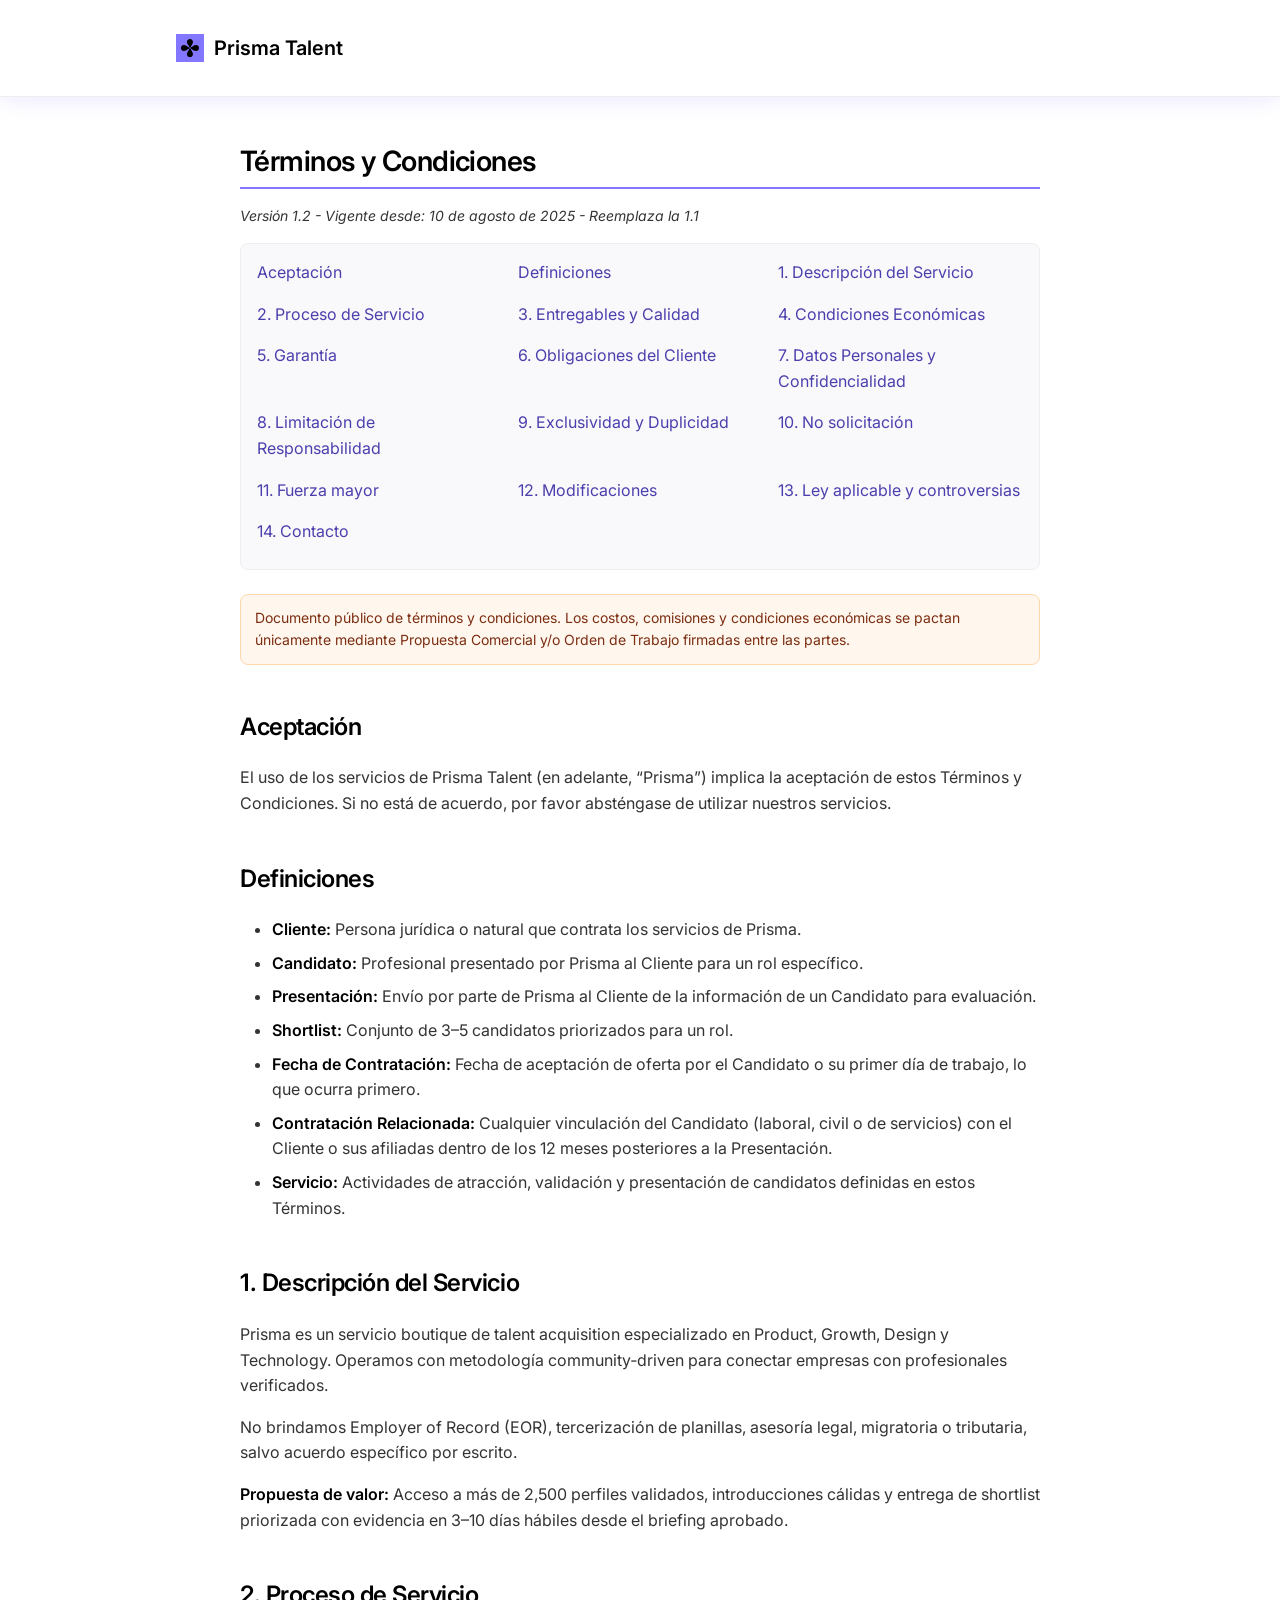
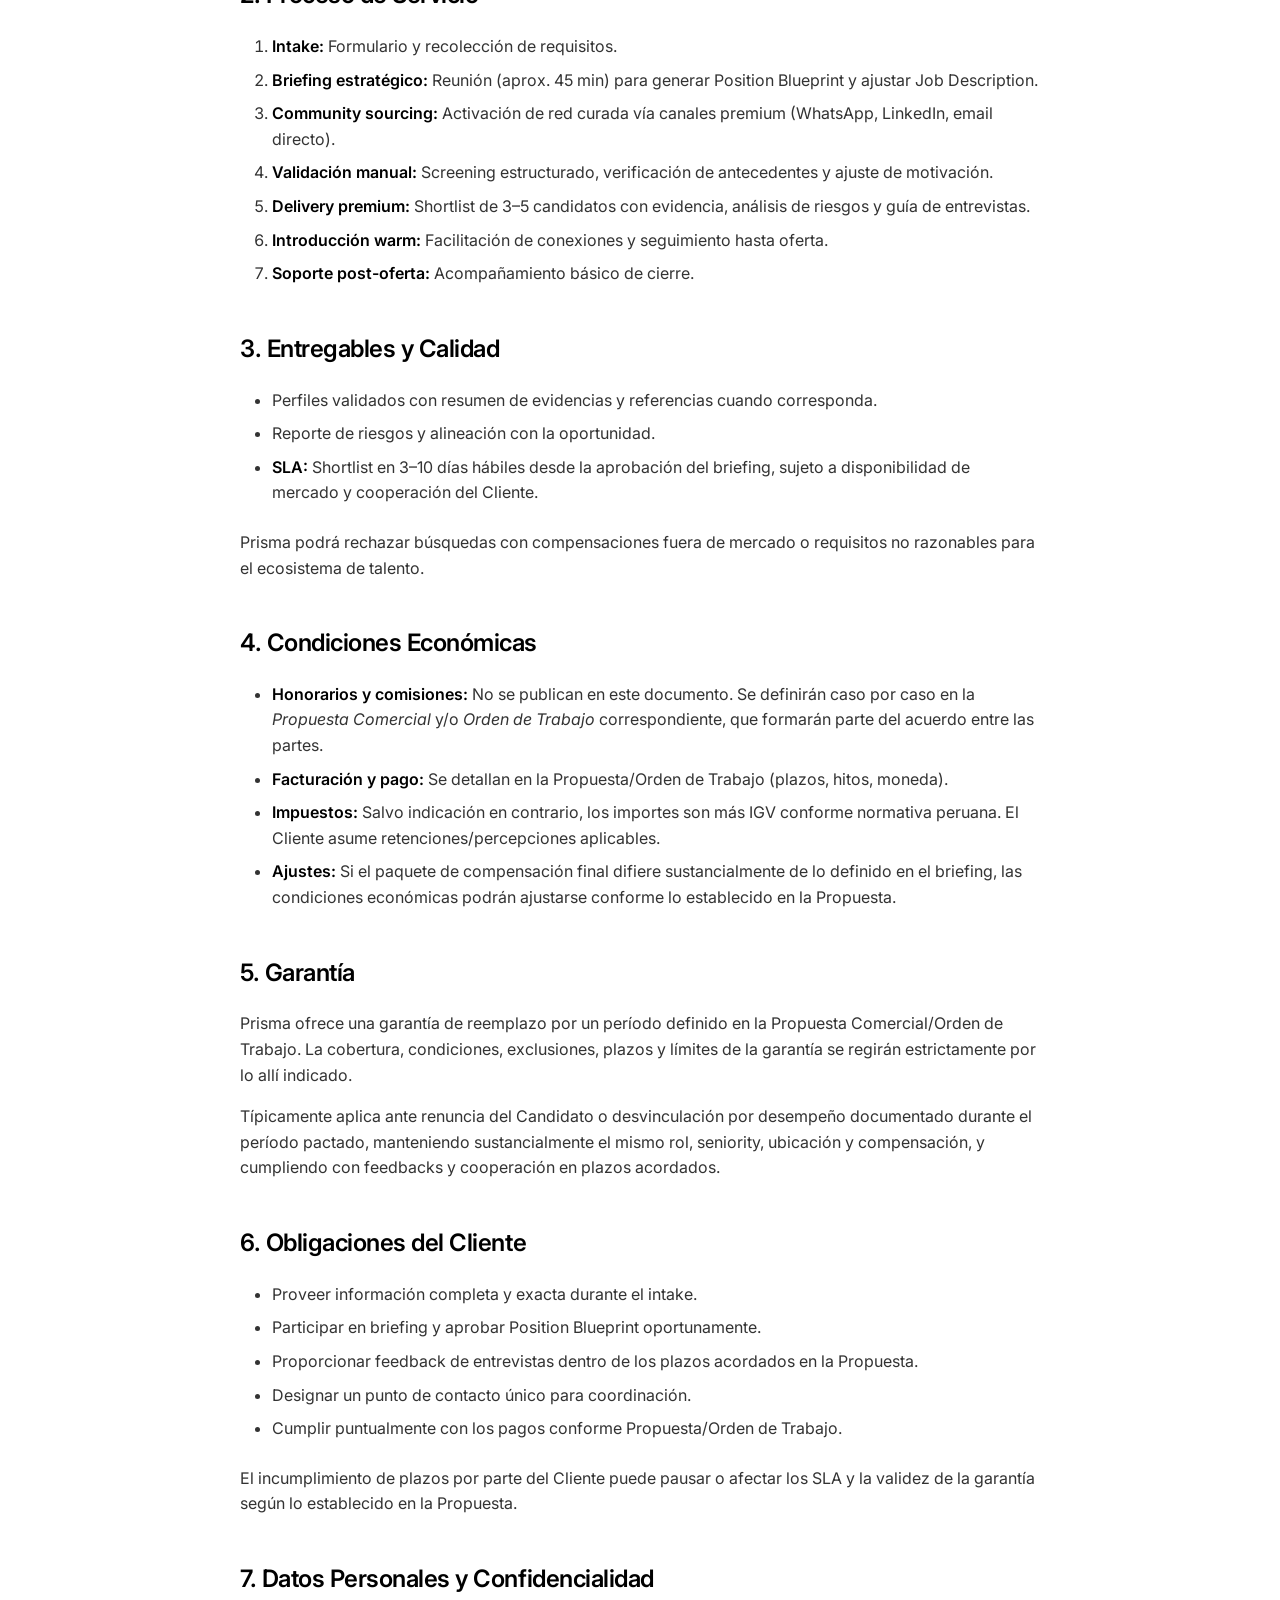
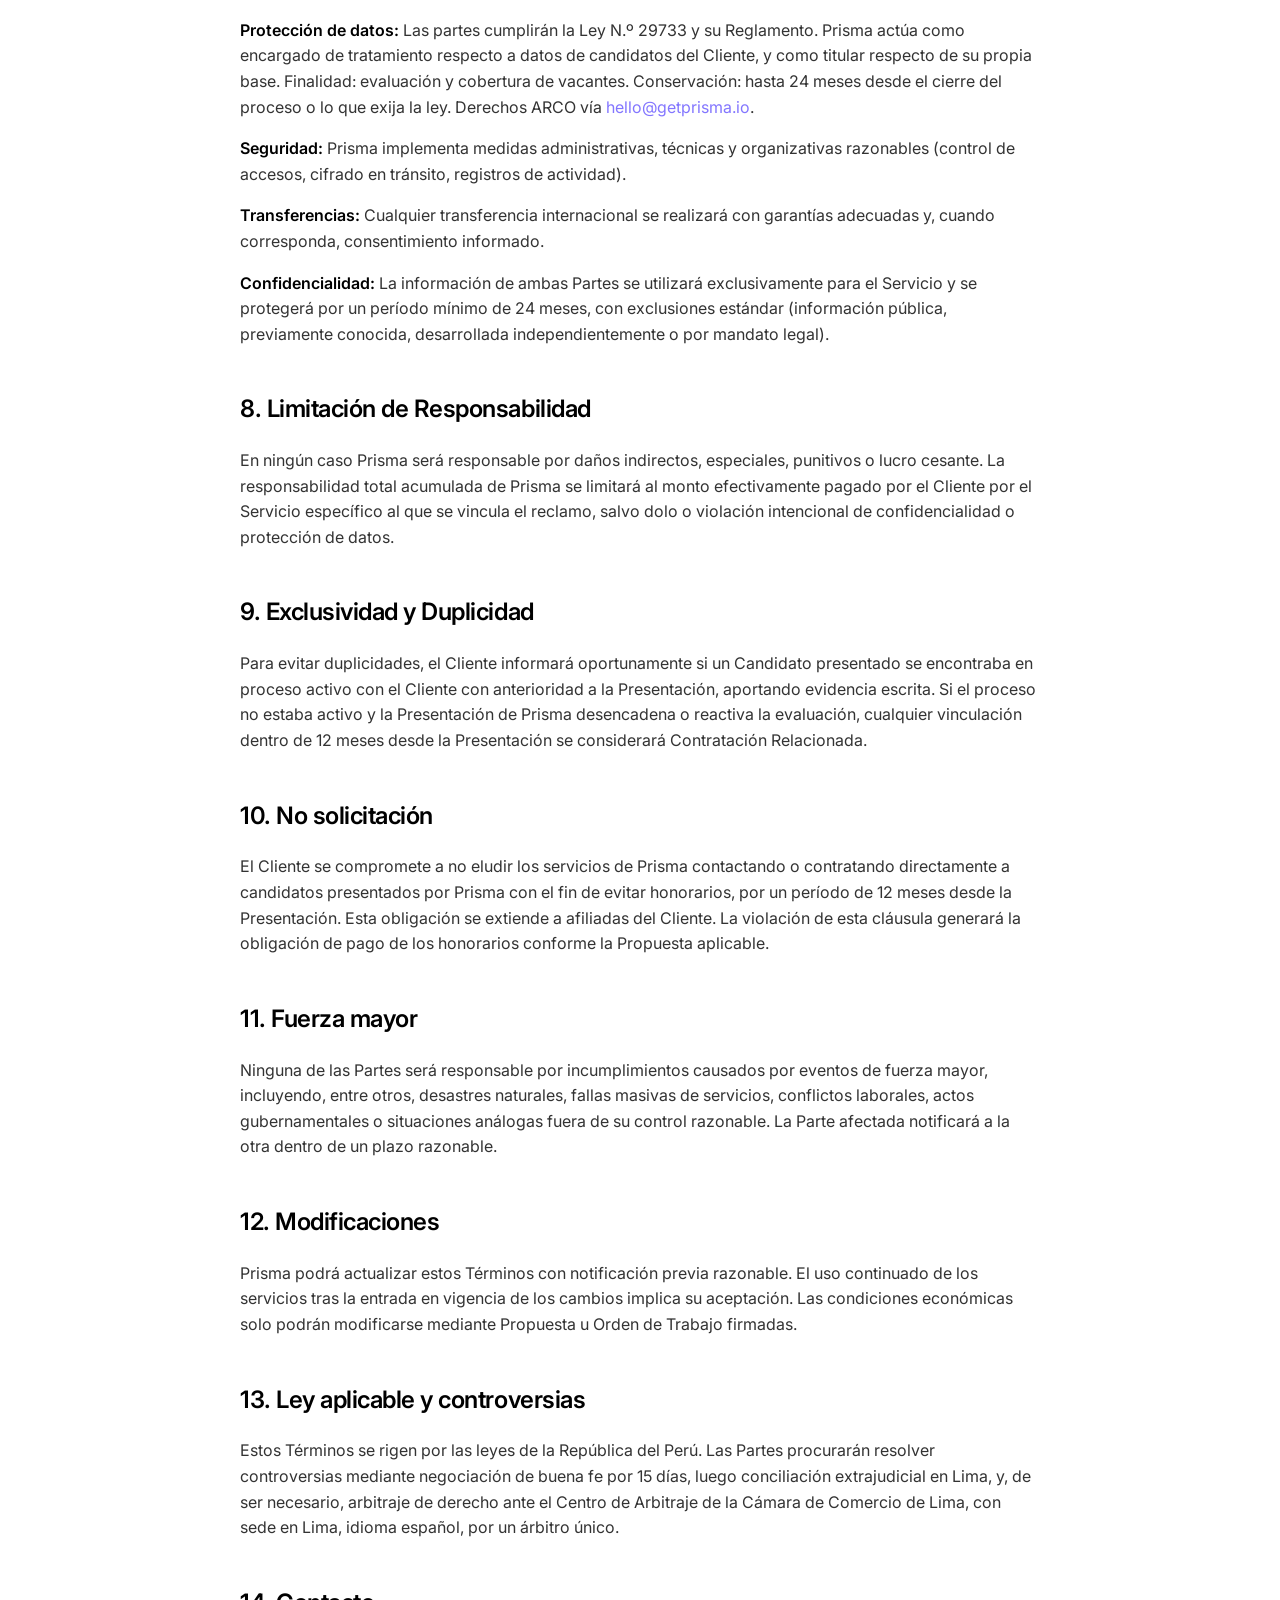
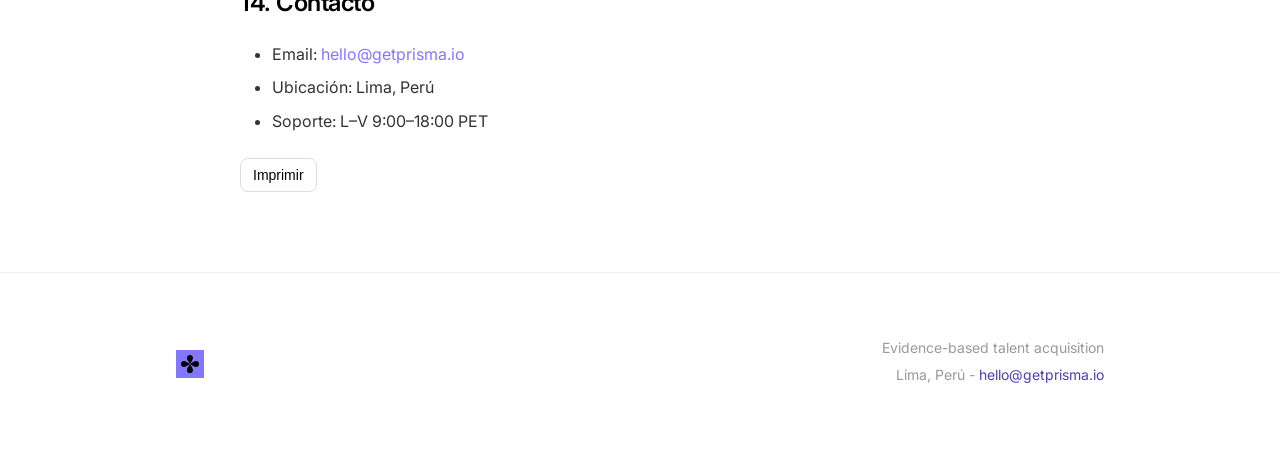
==== 03-personal-professional-tools/talent-platform/terminos.html @ 7f46a8d9 "Initial commit: Add Prisma ecosystem project structure and documentation - Add SaaS product developm" ====
<!DOCTYPE html><html lang="es"> <head> <meta charset="UTF-8"> <meta name="viewport" content="width=device-width, initial-scale=1.0"> <title>Términos y Condiciones - Prisma Talent</title> <meta name="description" content="Términos y Condiciones de Prisma Talent en Perú: alcance del servicio, garantía, confidencialidad, limitación de responsabilidad y resolución de controversias. Costos sujetos a acuerdo comercial."> <link rel="preconnect" href="https://fonts.googleapis.com"> <link rel="preconnect" href="https://fonts.gstatic.com" crossorigin> <link href="https://fonts.googleapis.com/css2?family=Inter:wght@300;400;500;600;700&display=swap" rel="stylesheet"> <link rel="stylesheet" href="styles.css"> <script type="application/ld+json"> { "@context":"https://schema.org", "@type":"LegalService", "name":"Prisma Talent", "areaServed":"PE", "url":"https://tu-dominio/terminos-condiciones", "email":"hello@getprisma.io", "address":{"@type":"PostalAddress","addressLocality":"Lima","addressCountry":"PE"} } </script> <style> body { font-family: 'Inter', system-ui, -apple-system, Segoe UI, Roboto, sans-serif; margin: 0; color: #111; line-height: 1.6; } .header, .footer { background: #ffffff; border-bottom: 1px solid #eee; } .footer { border-top: 1px solid #eee; border-bottom: none; } .container { max-width: 960px; margin: 0 auto; padding: 16px; } .nav, .footer-content { display: flex; align-items: center; justify-content: space-between; } .logo, .footer-logo { display: flex; align-items: center; gap: 10px; text-decoration: none; color: inherit; } .logo-icon, .footer-logo-icon { width: 28px; height: 28px; } .logo-text, .footer-logo-text { font-weight: 600; } .terms-section { padding: 32px 0 64px; } h1 { font-size: 28px; margin: 0 0 8px; } h2 { font-size: 20px; margin-top: 28px; } h3 { font-size: 16px; margin-top: 18px; } .last-updated { color: #666; font-size: 14px; margin-bottom: 16px; } .toc { background: #f9f9fb; border: 1px solid #eee; padding: 16px; border-radius: 8px; margin: 16px 0 24px; } .toc ul { list-style: none; padding: 0; margin: 0; display: grid; grid-template-columns: repeat(auto-fill, minmax(220px, 1fr)); gap: 8px 16px; } .toc a { color: #4b3fad; text-decoration: none; } .toc a:hover { text-decoration: underline; } ul, ol { padding-left: 18px; } .notice { background: #fff7ed; border: 1px solid #fed7aa; color: #7c2d12; padding: 12px 14px; border-radius: 8px; margin: 12px 0; font-size: 14px; } .muted { color: #555; } .footer-info a { color: #4b3fad; text-decoration: none; } .footer-info a:hover { text-decoration: underline; } .actions { margin-top: 20px; display: flex; gap: 12px; } .btn { appearance: none; border: 1px solid #ddd; background: #fff; padding: 8px 12px; border-radius: 8px; cursor: pointer; font-size: 14px; } .btn:hover { background: #f7f7f7; } @media print { .header, .footer, .actions, .toc { display: none !important; } body { color: #000; } } </style> </head> <body> <!-- Header --> <header class="header"> <div class="container"> <div class="nav"> <a href="index.html" class="logo" aria-label="Prisma Talent - Inicio"> <img src="../../assets/trebol-lilac.svg" alt="Prisma Talent - Trébol" class="logo-icon"> <span class="logo-text">Prisma Talent</span> </a> </div> </div> </header> <!-- Terms Content --> <section class="terms-section"> <div class="container"> <div class="terms-content"> <h1>Términos y Condiciones</h1> <p class="last-updated">Versión 1.2 - Vigente desde: 10 de agosto de 2025 - Reemplaza la 1.1</p>
    <nav class="toc" aria-label="Índice de secciones">
        <ul>
          <li><a href="#aceptacion">Aceptación</a></li>
          <li><a href="#definiciones">Definiciones</a></li>
          <li><a href="#servicio">1. Descripción del Servicio</a></li>
          <li><a href="#proceso">2. Proceso de Servicio</a></li>
          <li><a href="#entregables">3. Entregables y Calidad</a></li>
          <li><a href="#economicas">4. Condiciones Económicas</a></li>
          <li><a href="#garantia">5. Garantía</a></li>
          <li><a href="#cliente">6. Obligaciones del Cliente</a></li>
          <li><a href="#datos">7. Datos Personales y Confidencialidad</a></li>
          <li><a href="#responsabilidad">8. Limitación de Responsabilidad</a></li>
          <li><a href="#exclusividad">9. Exclusividad y Duplicidad</a></li>
          <li><a href="#no-solicitacion">10. No solicitación</a></li>
          <li><a href="#fuerza-mayor">11. Fuerza mayor</a></li>
          <li><a href="#cambios">12. Modificaciones</a></li>
          <li><a href="#ley">13. Ley aplicable y controversias</a></li>
          <li><a href="#contacto">14. Contacto</a></li>
        </ul>
      </nav>
  
      <div class="notice">
        Documento público de términos y condiciones. Los costos, comisiones y condiciones económicas se pactan únicamente mediante Propuesta Comercial y/o Orden de Trabajo firmadas entre las partes.
      </div>
  
      <h2 id="aceptacion">Aceptación</h2>
      <p>El uso de los servicios de Prisma Talent (en adelante, “Prisma”) implica la aceptación de estos Términos y Condiciones. Si no está de acuerdo, por favor absténgase de utilizar nuestros servicios.</p>
  
      <h2 id="definiciones">Definiciones</h2>
      <ul>
        <li><strong>Cliente:</strong> Persona jurídica o natural que contrata los servicios de Prisma.</li>
        <li><strong>Candidato:</strong> Profesional presentado por Prisma al Cliente para un rol específico.</li>
        <li><strong>Presentación:</strong> Envío por parte de Prisma al Cliente de la información de un Candidato para evaluación.</li>
        <li><strong>Shortlist:</strong> Conjunto de 3–5 candidatos priorizados para un rol.</li>
        <li><strong>Fecha de Contratación:</strong> Fecha de aceptación de oferta por el Candidato o su primer día de trabajo, lo que ocurra primero.</li>
        <li><strong>Contratación Relacionada:</strong> Cualquier vinculación del Candidato (laboral, civil o de servicios) con el Cliente o sus afiliadas dentro de los 12 meses posteriores a la Presentación.</li>
        <li><strong>Servicio:</strong> Actividades de atracción, validación y presentación de candidatos definidas en estos Términos.</li>
      </ul>
  
      <h2 id="servicio">1. Descripción del Servicio</h2>
      <p>Prisma es un servicio boutique de talent acquisition especializado en Product, Growth, Design y Technology. Operamos con metodología community‑driven para conectar empresas con profesionales verificados.</p>
      <p class="muted">No brindamos Employer of Record (EOR), tercerización de planillas, asesoría legal, migratoria o tributaria, salvo acuerdo específico por escrito.</p>
      <p><strong>Propuesta de valor:</strong> Acceso a más de 2,500 perfiles validados, introducciones cálidas y entrega de shortlist priorizada con evidencia en 3–10 días hábiles desde el briefing aprobado.</p>
  
      <h2 id="proceso">2. Proceso de Servicio</h2>
      <ol>
        <li><strong>Intake:</strong> Formulario y recolección de requisitos.</li>
        <li><strong>Briefing estratégico:</strong> Reunión (aprox. 45 min) para generar Position Blueprint y ajustar Job Description.</li>
        <li><strong>Community sourcing:</strong> Activación de red curada vía canales premium (WhatsApp, LinkedIn, email directo).</li>
        <li><strong>Validación manual:</strong> Screening estructurado, verificación de antecedentes y ajuste de motivación.</li>
        <li><strong>Delivery premium:</strong> Shortlist de 3–5 candidatos con evidencia, análisis de riesgos y guía de entrevistas.</li>
        <li><strong>Introducción warm:</strong> Facilitación de conexiones y seguimiento hasta oferta.</li>
        <li><strong>Soporte post-oferta:</strong> Acompañamiento básico de cierre.</li>
      </ol>
  
      <h2 id="entregables">3. Entregables y Calidad</h2>
      <ul>
        <li>Perfiles validados con resumen de evidencias y referencias cuando corresponda.</li>
        <li>Reporte de riesgos y alineación con la oportunidad.</li>
        <li><strong>SLA:</strong> Shortlist en 3–10 días hábiles desde la aprobación del briefing, sujeto a disponibilidad de mercado y cooperación del Cliente.</li>
      </ul>
      <p>Prisma podrá rechazar búsquedas con compensaciones fuera de mercado o requisitos no razonables para el ecosistema de talento.</p>
  
      <h2 id="economicas">4. Condiciones Económicas</h2>
      <ul>
        <li><strong>Honorarios y comisiones:</strong> No se publican en este documento. Se definirán caso por caso en la <em>Propuesta Comercial</em> y/o <em>Orden de Trabajo</em> correspondiente, que formarán parte del acuerdo entre las partes.</li>
        <li><strong>Facturación y pago:</strong> Se detallan en la Propuesta/Orden de Trabajo (plazos, hitos, moneda).</li>
        <li><strong>Impuestos:</strong> Salvo indicación en contrario, los importes son más IGV conforme normativa peruana. El Cliente asume retenciones/percepciones aplicables.</li>
        <li><strong>Ajustes:</strong> Si el paquete de compensación final difiere sustancialmente de lo definido en el briefing, las condiciones económicas podrán ajustarse conforme lo establecido en la Propuesta.</li>
      </ul>
  
      <h2 id="garantia">5. Garantía</h2>
      <p>Prisma ofrece una garantía de reemplazo por un período definido en la Propuesta Comercial/Orden de Trabajo. La cobertura, condiciones, exclusiones, plazos y límites de la garantía se regirán estrictamente por lo allí indicado.</p>
      <p class="muted">Típicamente aplica ante renuncia del Candidato o desvinculación por desempeño documentado durante el período pactado, manteniendo sustancialmente el mismo rol, seniority, ubicación y compensación, y cumpliendo con feedbacks y cooperación en plazos acordados.</p>
  
      <h2 id="cliente">6. Obligaciones del Cliente</h2>
      <ul>
        <li>Proveer información completa y exacta durante el intake.</li>
        <li>Participar en briefing y aprobar Position Blueprint oportunamente.</li>
        <li>Proporcionar feedback de entrevistas dentro de los plazos acordados en la Propuesta.</li>
        <li>Designar un punto de contacto único para coordinación.</li>
        <li>Cumplir puntualmente con los pagos conforme Propuesta/Orden de Trabajo.</li>
      </ul>
      <p>El incumplimiento de plazos por parte del Cliente puede pausar o afectar los SLA y la validez de la garantía según lo establecido en la Propuesta.</p>
  
      <h2 id="datos">7. Datos Personales y Confidencialidad</h2>
      <p><strong>Protección de datos:</strong> Las partes cumplirán la Ley N.º 29733 y su Reglamento. Prisma actúa como encargado de tratamiento respecto a datos de candidatos del Cliente, y como titular respecto de su propia base. Finalidad: evaluación y cobertura de vacantes. Conservación: hasta 24 meses desde el cierre del proceso o lo que exija la ley. Derechos ARCO vía <a href="mailto:hello@getprisma.io">hello@getprisma.io</a>.</p>
      <p><strong>Seguridad:</strong> Prisma implementa medidas administrativas, técnicas y organizativas razonables (control de accesos, cifrado en tránsito, registros de actividad).</p>
      <p><strong>Transferencias:</strong> Cualquier transferencia internacional se realizará con garantías adecuadas y, cuando corresponda, consentimiento informado.</p>
      <p><strong>Confidencialidad:</strong> La información de ambas Partes se utilizará exclusivamente para el Servicio y se protegerá por un período mínimo de 24 meses, con exclusiones estándar (información pública, previamente conocida, desarrollada independientemente o por mandato legal).</p>
  
      <h2 id="responsabilidad">8. Limitación de Responsabilidad</h2>
      <p>En ningún caso Prisma será responsable por daños indirectos, especiales, punitivos o lucro cesante. La responsabilidad total acumulada de Prisma se limitará al monto efectivamente pagado por el Cliente por el Servicio específico al que se vincula el reclamo, salvo dolo o violación intencional de confidencialidad o protección de datos.</p>
  
      <h2 id="exclusividad">9. Exclusividad y Duplicidad</h2>
      <p>Para evitar duplicidades, el Cliente informará oportunamente si un Candidato presentado se encontraba en proceso activo con el Cliente con anterioridad a la Presentación, aportando evidencia escrita. Si el proceso no estaba activo y la Presentación de Prisma desencadena o reactiva la evaluación, cualquier vinculación dentro de 12 meses desde la Presentación se considerará Contratación Relacionada.</p>
  
      <h2 id="no-solicitacion">10. No solicitación</h2>
      <p>El Cliente se compromete a no eludir los servicios de Prisma contactando o contratando directamente a candidatos presentados por Prisma con el fin de evitar honorarios, por un período de 12 meses desde la Presentación. Esta obligación se extiende a afiliadas del Cliente. La violación de esta cláusula generará la obligación de pago de los honorarios conforme la Propuesta aplicable.</p>
  
      <h2 id="fuerza-mayor">11. Fuerza mayor</h2>
      <p>Ninguna de las Partes será responsable por incumplimientos causados por eventos de fuerza mayor, incluyendo, entre otros, desastres naturales, fallas masivas de servicios, conflictos laborales, actos gubernamentales o situaciones análogas fuera de su control razonable. La Parte afectada notificará a la otra dentro de un plazo razonable.</p>
  
      <h2 id="cambios">12. Modificaciones</h2>
      <p>Prisma podrá actualizar estos Términos con notificación previa razonable. El uso continuado de los servicios tras la entrada en vigencia de los cambios implica su aceptación. Las condiciones económicas solo podrán modificarse mediante Propuesta u Orden de Trabajo firmadas.</p>
  
      <h2 id="ley">13. Ley aplicable y controversias</h2>
      <p>Estos Términos se rigen por las leyes de la República del Perú. Las Partes procurarán resolver controversias mediante negociación de buena fe por 15 días, luego conciliación extrajudicial en Lima, y, de ser necesario, arbitraje de derecho ante el Centro de Arbitraje de la Cámara de Comercio de Lima, con sede en Lima, idioma español, por un árbitro único.</p>
  
      <h2 id="contacto">14. Contacto</h2>
      <ul>
        <li>Email: <a href="mailto:hello@getprisma.io">hello@getprisma.io</a></li>
        <li>Ubicación: Lima, Perú</li>
        <li>Soporte: L–V 9:00–18:00 PET</li>
      </ul>
  
      <div class="actions">
        <button class="btn" type="button" onclick="window.print()">Imprimir</button>
        <!-- Para PDF, generar server-side: <a class="btn" href="/terminos-condiciones.pdf">Descargar PDF</a> -->
      </div>
  
    </div>
  </div>
</section> <!-- Footer --> <footer class="footer"> <div class="container"> <div class="footer-content"> <div class="footer-logo"> <img src="../../assets/trebol-lilac.svg" alt="Prisma Talent" class="footer-logo-icon"> <span class="footer-logo-text">Prisma Talent</span> </div> <div class="footer-info"> <p>Evidence-based talent acquisition</p> <p>Lima, Perú - <a href="mailto:hello@getprisma.io">hello@getprisma.io</a></p> </div> </div> </div> </footer> </body> </html>
---- 03-personal-professional-tools/talent-platform/styles.css ----
/* CSS Variables from brandbook.md */
:root {
  /* Colors */
  --color-black: #000000;
  --color-white: #FFFFFF;
  --color-cyan: #47FFBF;
  --color-purple: #8376FF;
  --color-pink: #FF48C7;
  
  /* Neutrals */
  --color-gray-900: #111111;
  --color-gray-800: #222222;
  --color-gray-700: #333333;
  --color-gray-600: #666666;
  --color-gray-500: #888888;
  --color-gray-400: #999999;
  --color-gray-300: #BBBBBB;
  --color-gray-200: #CCCCCC;
  --color-gray-100: #F5F5F5;
  
  /* Typography */
  --font-primary: 'Inter', -apple-system, BlinkMacSystemFont, 'Segoe UI', sans-serif;
  --font-mono: 'JetBrains Mono', 'Fira Code', monospace;
  
  /* Spacing */
  --space-xs: 0.25rem;
  --space-sm: 0.5rem;
  --space-md: 1rem;
  --space-lg: 1.5rem;
  --space-xl: 2rem;
  --space-2xl: 3rem;
  --space-3xl: 4rem;
  --space-4xl: 6rem;
  --space-5xl: 8rem;
  
  /* Motion */
  --ease-out: cubic-bezier(0, 0, 0.2, 1);
  --motion-hover-lift: 220ms var(--ease-out);
}

/* Reset & Base */
* {
  margin: 0;
  padding: 0;
  box-sizing: border-box;
}

body {
  font-family: var(--font-primary);
  font-weight: 400;
  line-height: 1.5;
  color: var(--color-black);
  background-color: var(--color-white);
  font-size: 16px;
  letter-spacing: 0;
}

/* Layout */
.container {
  max-width: 1280px;
  margin: 0 auto;
  padding: 0 var(--space-lg);
}

@media (max-width: 768px) {
  .container {
    padding: 0 var(--space-md);
  }
}

/* Typography */
h1, h2, h3, h4 {
  font-weight: 600;
  letter-spacing: -0.02em;
  line-height: 1.2;
}

h1 { font-size: clamp(2.5rem, 5vw, 4rem); }
h2 { font-size: clamp(2rem, 4vw, 3rem); }
h3 { font-size: clamp(1.5rem, 3vw, 2rem); }
h4 { font-size: 1.5rem; }

/* Header - Material Lilac with Glassmorphism */
.header {
  position: sticky;
  top: 0;
  background: linear-gradient(135deg, 
    rgba(131, 118, 255, 0.25) 0%, 
    rgba(131, 118, 255, 0.18) 50%, 
    rgba(131, 118, 255, 0.12) 100%);
  backdrop-filter: blur(20px) saturate(180%);
  border-bottom: 1px solid rgba(131, 118, 255, 0.3);
  box-shadow: 0 4px 20px rgba(131, 118, 255, 0.15);
  z-index: 1000;
}

.nav {
  display: flex;
  align-items: center;
  justify-content: space-between;
  padding: var(--space-md) 0;
}

/* Logo Container with Prisma + Talent + Trébol */
.logo-container {
  display: flex;
  align-items: center;
  gap: var(--space-md);
  text-decoration: none;
  color: var(--color-black);
}

.logo-prisma {
  height: 32px;
  width: auto;
}

.logo-separator {
  color: var(--color-purple);
  font-weight: 300;
  font-size: 1.5rem;
}

.logo-talent {
  display: flex;
  align-items: center;
  gap: var(--space-sm);
}

.logo-text {
  font-weight: 600;
  font-size: 1.25rem;
  color: var(--color-black);
}

.logo-trebol {
  width: 24px;
  height: 24px;
}

@media (max-width: 768px) {
  .logo-container {
    gap: var(--space-sm);
  }
  
  .logo-prisma {
    height: 28px;
  }
  
  .logo-text {
    font-size: 1.1rem;
  }
  
  .logo-trebol {
    width: 20px;
    height: 20px;
  }
  
  .logo-separator {
    font-size: 1.25rem;
  }
}

/* Hero Section - Material Lilac Background */
.hero {
  padding: var(--space-4xl) 0;
  background: 
    radial-gradient(circle at 20% 80%, rgba(131, 118, 255, 0.3) 0%, transparent 50%),
    radial-gradient(circle at 80% 20%, rgba(131, 118, 255, 0.25) 0%, transparent 50%),
    linear-gradient(135deg, rgba(131, 118, 255, 0.15) 0%, rgba(131, 118, 255, 0.08) 100%);
  position: relative;
}

.hero::before {
  content: '';
  position: absolute;
  top: 0;
  left: 0;
  right: 0;
  bottom: 0;
  background: linear-gradient(135deg, 
    rgba(255, 255, 255, 0.1) 0%, 
    rgba(255, 255, 255, 0.05) 100%);
  pointer-events: none;
}

.hero-content {
  max-width: 800px;
  margin: 0 auto;
  text-align: center;
  padding: 0 var(--space-lg);
  position: relative;
  z-index: 2;
}

.section-label {
  font-size: 0.875rem;
  font-weight: 500;
  text-transform: uppercase;
  letter-spacing: 0.05em;
  color: var(--color-purple);
  margin-bottom: var(--space-md);
}

.hero-title {
  margin-bottom: var(--space-lg);
  color: var(--color-black);
}

.highlight {
  color: var(--color-purple);
  position: relative;
  font-weight: 600;
}

.hero-subtitle {
  font-size: 1.25rem;
  color: var(--color-gray-700);
  margin-bottom: var(--space-2xl);
  max-width: 600px;
  margin-left: auto;
  margin-right: auto;
}

.hero-cta {
  display: flex;
  flex-direction: column;
  align-items: center;
  gap: var(--space-lg);
}

.hero-metrics {
  font-family: var(--font-mono);
  font-size: 0.875rem;
  color: var(--color-gray-600);
  background: rgba(131, 118, 255, 0.1);
  padding: var(--space-sm) var(--space-md);
  border-radius: 8px;
  border: 1px solid rgba(131, 118, 255, 0.2);
}

.metric {
  color: var(--color-purple);
  font-weight: 600;
}

.metric-comparison {
  text-decoration: line-through;
  color: var(--color-gray-400);
}

/* Buttons - Cyan only for CTAs per brandbook */
.btn-primary {
  display: inline-flex;
  align-items: center;
  justify-content: center;
  padding: var(--space-md) var(--space-xl);
  background: var(--color-cyan);
  color: var(--color-black);
  text-decoration: none;
  border-radius: 12px;
  font-weight: 500;
  font-size: 1rem;
  border: none;
  cursor: pointer;
  transition: all var(--motion-hover-lift);
  min-height: 48px;
}

.btn-primary:hover {
  transform: translateY(-2px);
  box-shadow: 0 8px 25px rgba(71, 255, 191, 0.3);
}

.btn-large {
  padding: var(--space-lg) var(--space-2xl);
  font-size: 1.1rem;
  min-height: 56px;
}

/* Value Proposition Section - Material Lilac */
.value-prop {
  padding: var(--space-4xl) 0;
  background: 
    radial-gradient(circle at 70% 30%, rgba(131, 118, 255, 0.2) 0%, transparent 60%),
    linear-gradient(180deg, rgba(255, 255, 255, 0.95) 0%, rgba(131, 118, 255, 0.12) 100%);
  position: relative;
}

.value-prop::after {
  content: '';
  position: absolute;
  top: 0;
  left: 0;
  right: 0;
  bottom: 0;
  background: linear-gradient(45deg, 
    transparent 0%, 
    rgba(131, 118, 255, 0.05) 30%, 
    transparent 70%);
  pointer-events: none;
}

.section-title {
  text-align: center;
  margin-bottom: var(--space-3xl);
  color: var(--color-black);
}

.benefits-grid {
  display: grid;
  grid-template-columns: repeat(4, 1fr);
  gap: var(--space-lg);
  margin-top: var(--space-2xl);
  max-width: 1200px;
  margin-left: auto;
  margin-right: auto;
}

@media (max-width: 1024px) {
  .benefits-grid {
    grid-template-columns: repeat(2, 1fr);
    gap: var(--space-xl);
  }
}

@media (max-width: 640px) {
  .benefits-grid {
    grid-template-columns: 1fr;
    gap: var(--space-xl);
  }
}

/* Material Design Benefit Cards */
.benefit-card {
  padding: var(--space-xl);
  background: rgba(255, 255, 255, 0.95);
  backdrop-filter: blur(10px) saturate(150%);
  border: 1px solid rgba(131, 118, 255, 0.15);
  border-radius: 20px;
  text-align: center;
  transition: all 320ms cubic-bezier(0.4, 0, 0.2, 1);
  box-shadow: 
    0 2px 8px rgba(131, 118, 255, 0.08),
    0 1px 3px rgba(131, 118, 255, 0.12);
  position: relative;
  z-index: 2;
}

.benefit-card:hover {
  transform: translateY(-8px) scale(1.02);
  border-color: rgba(131, 118, 255, 0.3);
  box-shadow: 
    0 16px 32px rgba(131, 118, 255, 0.2),
    0 8px 16px rgba(131, 118, 255, 0.15);
  background: rgba(255, 255, 255, 0.98);
}

.benefit-card::before {
  content: '';
  position: absolute;
  top: 0;
  left: 0;
  right: 0;
  bottom: 0;
  background: linear-gradient(135deg, 
    rgba(131, 118, 255, 0.05) 0%, 
    transparent 50%, 
    rgba(131, 118, 255, 0.02) 100%);
  border-radius: 20px;
  pointer-events: none;
  opacity: 0;
  transition: opacity 320ms cubic-bezier(0.4, 0, 0.2, 1);
}

.benefit-card:hover::before {
  opacity: 1;
}

.benefit-icon {
  font-size: 2rem;
  margin-bottom: var(--space-md);
}

.benefit-card h3 {
  margin-bottom: var(--space-sm);
  color: var(--color-black);
}

.benefit-card p {
  color: var(--color-gray-600);
  font-size: 0.9rem;
}

/* Form Section - Material Lilac Background */
.form-section {
  padding: var(--space-4xl) 0;
  background: 
    radial-gradient(circle at 30% 80%, rgba(131, 118, 255, 0.25) 0%, transparent 50%),
    radial-gradient(circle at 80% 20%, rgba(131, 118, 255, 0.18) 0%, transparent 60%),
    linear-gradient(180deg, rgba(131, 118, 255, 0.12) 0%, rgba(131, 118, 255, 0.15) 100%);
  position: relative;
}

.form-section::before {
  content: '';
  position: absolute;
  top: 0;
  left: 0;
  right: 0;
  bottom: 0;
  background: 
    linear-gradient(90deg, transparent 0%, rgba(255, 255, 255, 0.1) 50%, transparent 100%),
    linear-gradient(0deg, transparent 0%, rgba(255, 255, 255, 0.05) 100%);
  pointer-events: none;
}

.form-header {
  text-align: center;
  margin-bottom: var(--space-3xl);
  max-width: 600px;
  margin-left: auto;
  margin-right: auto;
  position: relative;
  z-index: 2;
}

.section-subtitle {
  color: var(--color-gray-700);
  font-size: 1.1rem;
  margin-top: var(--space-md);
}

/* Form Styles */
.talent-form {
  max-width: 800px;
  margin: 0 auto;
  background: var(--color-white);
  padding: var(--space-2xl);
  border-radius: 16px;
  box-shadow: 0 8px 32px rgba(0, 0, 0, 0.12);
  border: 1px solid rgba(131, 118, 255, 0.15);
  position: relative;
  z-index: 2;
}

.form-section-group {
  border: none;
  margin-bottom: var(--space-2xl);
  padding-bottom: var(--space-xl);
  border-bottom: 1px solid var(--color-gray-200);
}

.form-section-group:last-of-type {
  border-bottom: none;
  padding-bottom: 0;
}

.form-section-title {
  font-size: 1.25rem;
  font-weight: 600;
  color: var(--color-black);
  margin-bottom: var(--space-lg);
  padding-bottom: var(--space-sm);
  border-bottom: 3px solid var(--color-purple);
  display: inline-block;
  letter-spacing: -0.01em;
}

.form-row {
  display: grid;
  grid-template-columns: 1fr 1fr;
  gap: var(--space-lg);
}

@media (max-width: 768px) {
  .form-row {
    grid-template-columns: 1fr;
    gap: var(--space-md);
  }
}

.form-group {
  margin-bottom: var(--space-lg);
}

.form-label {
  display: block;
  font-weight: 600;
  color: var(--color-black);
  margin-bottom: var(--space-sm);
  font-size: 0.95rem;
  letter-spacing: -0.01em;
}

.form-input,
.form-select,
.form-textarea {
  width: 100%;
  padding: var(--space-md);
  border: 2px solid var(--color-gray-300);
  border-radius: 8px;
  font-size: 1rem;
  font-family: var(--font-primary);
  background: var(--color-white);
  transition: all 200ms var(--ease-out);
  color: var(--color-black);
}

.form-input:focus,
.form-select:focus,
.form-textarea:focus {
  outline: none;
  border-color: var(--color-purple);
  box-shadow: 0 0 0 4px rgba(131, 118, 255, 0.15);
  background: rgba(255, 255, 255, 1);
}

.form-textarea {
  resize: vertical;
  min-height: 100px;
}

.form-input::placeholder {
  color: var(--color-gray-500);
  font-weight: 400;
}

.form-select {
  cursor: pointer;
  appearance: none;
  background-image: url("data:image/svg+xml,%3csvg xmlns='http://www.w3.org/2000/svg' fill='none' viewBox='0 0 20 20'%3e%3cpath stroke='%236b7280' stroke-linecap='round' stroke-linejoin='round' stroke-width='1.5' d='m6 8 4 4 4-4'/%3e%3c/svg%3e");
  background-position: right 12px center;
  background-repeat: no-repeat;
  background-size: 16px;
  padding-right: 40px;
}

.form-select:focus {
  background-image: url("data:image/svg+xml,%3csvg xmlns='http://www.w3.org/2000/svg' fill='none' viewBox='0 0 20 20'%3e%3cpath stroke='%238376FF' stroke-linecap='round' stroke-linejoin='round' stroke-width='1.5' d='m6 8 4 4 4-4'/%3e%3c/svg%3e");
}

/* Intent Options */
.intent-options {
  display: grid;
  grid-template-columns: 1fr 1fr;
  gap: var(--space-lg);
  margin-bottom: var(--space-lg);
}

@media (max-width: 768px) {
  .intent-options {
    grid-template-columns: 1fr;
  }
}

.intent-option {
  cursor: pointer;
}

.intent-option input[type="radio"] {
  position: absolute;
  opacity: 0;
  pointer-events: none;
}

.intent-card {
  background: rgba(255, 255, 255, 0.95);
  border: 2px solid var(--color-gray-300);
  border-radius: 12px;
  padding: var(--space-lg);
  text-align: center;
  transition: all 200ms var(--ease-out);
  cursor: pointer;
  min-height: 120px;
  display: flex;
  flex-direction: column;
  align-items: center;
  justify-content: center;
}

.intent-card:hover {
  border-color: var(--color-purple);
  box-shadow: 0 4px 12px rgba(131, 118, 255, 0.15);
  transform: translateY(-2px);
}

.intent-option input[type="radio"]:checked + .intent-card {
  border-color: var(--color-purple);
  background: rgba(131, 118, 255, 0.08);
  box-shadow: 0 4px 16px rgba(131, 118, 255, 0.2);
}

.intent-icon {
  font-size: 2rem;
  margin-bottom: var(--space-sm);
}

.intent-card h4 {
  font-size: 1.1rem;
  font-weight: 600;
  color: var(--color-black);
  margin-bottom: var(--space-xs);
}

.intent-card p {
  font-size: 0.9rem;
  color: var(--color-gray-600);
  margin: 0;
  line-height: 1.4;
}

/* Urgency Toggle */
.urgency-toggle {
  display: flex;
  gap: var(--space-sm);
  margin-top: var(--space-sm);
}

@media (max-width: 768px) {
  .urgency-toggle {
    flex-direction: column;
  }
}

.toggle-option {
  flex: 1;
  cursor: pointer;
}

.toggle-option input[type="radio"] {
  position: absolute;
  opacity: 0;
  pointer-events: none;
}

.toggle-label {
  display: block;
  background: rgba(255, 255, 255, 0.95);
  border: 2px solid var(--color-gray-300);
  border-radius: 8px;
  padding: var(--space-md);
  text-align: center;
  font-size: 0.9rem;
  font-weight: 500;
  color: var(--color-gray-700);
  transition: all 200ms var(--ease-out);
  cursor: pointer;
}

.toggle-label:hover {
  border-color: var(--color-purple);
  background: rgba(131, 118, 255, 0.05);
}

.toggle-option input[type="radio"]:checked + .toggle-label {
  border-color: var(--color-purple);
  background: var(--color-purple);
  color: var(--color-white);
  box-shadow: 0 2px 8px rgba(131, 118, 255, 0.3);
}

/* Agreement */
.form-agreement {
  margin: var(--space-xl) 0;
  padding: var(--space-lg);
  background: var(--color-gray-100);
  border-radius: 8px;
}

.checkbox-label {
  display: flex;
  align-items: flex-start;
  gap: var(--space-sm);
  margin-bottom: var(--space-md);
  cursor: pointer;
  font-size: 0.9rem;
  line-height: 1.4;
}

.checkbox-label:last-child {
  margin-bottom: 0;
}

.checkbox-label input[type="checkbox"] {
  width: 20px;
  height: 20px;
  margin: 0;
  cursor: pointer;
}

.checkbox-label a {
  color: var(--color-purple);
  text-decoration: none;
}

.checkbox-label a:hover {
  text-decoration: underline;
}

/* Form Submit */
.form-submit {
  text-align: center;
  margin-top: var(--space-xl);
}

.form-note {
  font-size: 0.875rem;
  color: var(--color-gray-600);
  margin-top: var(--space-md);
}

.btn-loading {
  display: none;
}

/* Footer - Talent Purple accent */
.footer {
  background: var(--color-gray-900);
  color: var(--color-white);
  padding: var(--space-2xl) 0;
  border-top: 2px solid var(--color-purple);
}

.footer-content {
  display: flex;
  align-items: center;
  justify-content: space-between;
  flex-wrap: wrap;
  gap: var(--space-lg);
}

.footer-logo {
  display: flex;
  align-items: center;
  gap: var(--space-md);
}

.footer-logo-prisma {
  height: 28px;
  width: auto;
}

.footer-logo-separator {
  color: var(--color-purple);
  font-weight: 300;
  font-size: 1.25rem;
}

.footer-logo-talent {
  display: flex;
  align-items: center;
  gap: var(--space-sm);
}

.footer-logo-text {
  font-weight: 600;
  color: var(--color-white);
}

.footer-logo-icon {
  width: 20px;
  height: 20px;
}

.footer-info {
  text-align: right;
}

.footer-info p {
  font-size: 0.875rem;
  color: var(--color-gray-400);
  margin-bottom: var(--space-xs);
}

.footer-info a {
  color: var(--color-cyan);
  text-decoration: none;
}

.footer-info a:hover {
  text-decoration: underline;
}

@media (max-width: 768px) {
  .footer-content {
    flex-direction: column;
    text-align: center;
  }
  
  .footer-logo {
    gap: var(--space-sm);
  }
  
  .footer-logo-prisma {
    height: 24px;
  }
  
  .footer-logo-separator {
    font-size: 1.1rem;
  }
  
  .footer-logo-text {
    font-size: 0.9rem;
  }
  
  .footer-logo-icon {
    width: 18px;
    height: 18px;
  }
  
  .footer-info {
    text-align: center;
  }
  
  .talent-form {
    padding: var(--space-lg);
  }
}

/* Success Message */
.success-message {
  display: none;
  background: rgba(131, 118, 255, 0.1);
  border: 1px solid var(--color-purple);
  border-radius: 8px;
  padding: var(--space-lg);
  margin-top: var(--space-lg);
  text-align: center;
}

/* Metrics styling per brandbook - JetBrains Mono for metrics */
.metrics-display {
  font-family: var(--font-mono);
  color: var(--color-purple);
  font-weight: 500;
}

.success-message.show {
  display: block;
}

/* Loading States */
.form-input:disabled,
.form-select:disabled,
.form-textarea:disabled {
  opacity: 0.6;
  cursor: not-allowed;
}

.btn-primary:disabled {
  opacity: 0.6;
  cursor: not-allowed;
  transform: none;
}

/* Terms Page Styles */
.terms-section {
  padding: var(--space-4xl) 0;
  background: var(--color-white);
}

.terms-content {
  max-width: 800px;
  margin: 0 auto;
  line-height: 1.6;
}

.terms-content h1 {
  color: var(--color-black);
  margin-bottom: var(--space-md);
  border-bottom: 2px solid var(--color-purple);
  padding-bottom: var(--space-sm);
}

.last-updated {
  color: var(--color-gray-600);
  font-size: 0.9rem;
  margin-bottom: var(--space-2xl);
  font-style: italic;
}

.terms-content h2 {
  color: var(--color-black);
  margin: var(--space-2xl) 0 var(--space-lg) 0;
  font-size: 1.5rem;
}

.terms-content h3 {
  color: var(--color-purple);
  margin: var(--space-xl) 0 var(--space-md) 0;
  font-size: 1.25rem;
}

.terms-content p {
  margin-bottom: var(--space-md);
  color: var(--color-gray-700);
}

.terms-content ul,
.terms-content ol {
  margin-bottom: var(--space-lg);
  padding-left: var(--space-xl);
}

.terms-content li {
  margin-bottom: var(--space-sm);
  color: var(--color-gray-700);
}

.terms-content a {
  color: var(--color-purple);
  text-decoration: none;
}

.terms-content a:hover {
  text-decoration: underline;
}

.terms-content strong {
  color: var(--color-black);
  font-weight: 600;
}

/* Smooth Scrolling */
html {
  scroll-behavior: smooth;
}
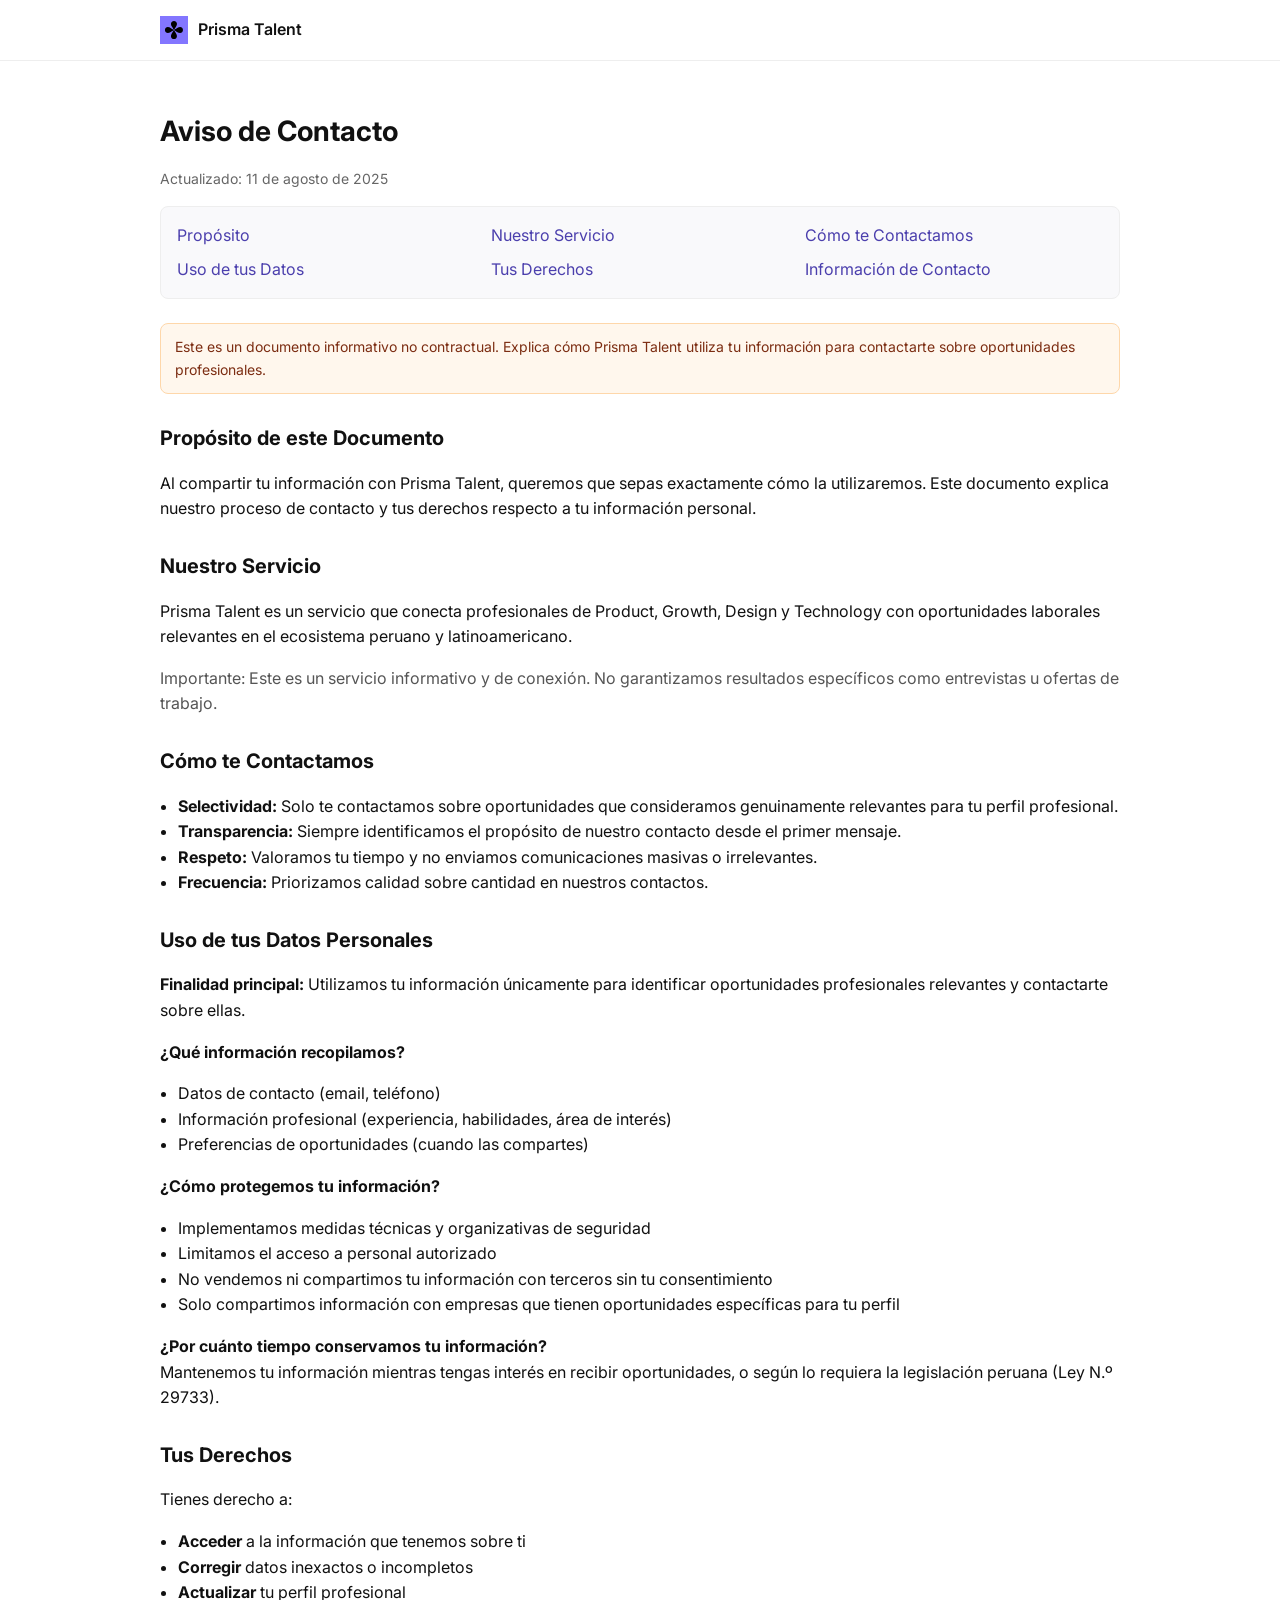
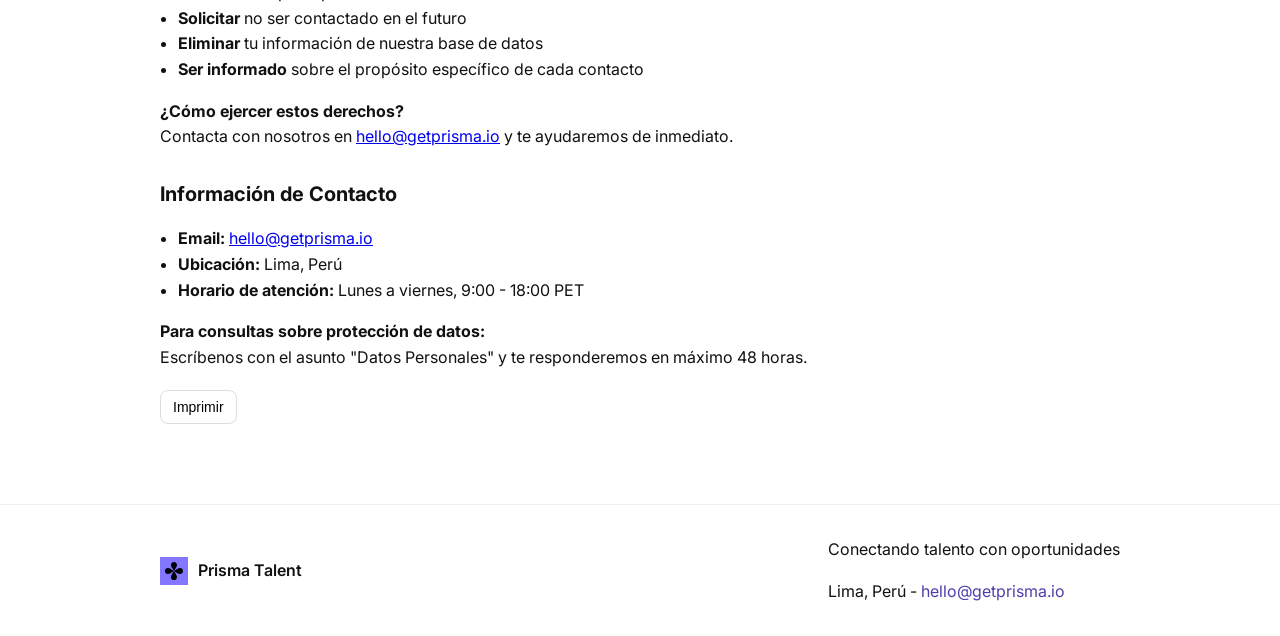
==== commit 56e2db8f: "Update Prisma Talent platform: Simplify terms to contact disclaimer - Transform complex contractual " ====
--- a/03-personal-professional-tools/talent-platform/terminos.html
+++ b/03-personal-professional-tools/talent-platform/terminos.html
@@ -1,125 +1,248 @@
-<!DOCTYPE html><html lang="es"> <head> <meta charset="UTF-8"> <meta name="viewport" content="width=device-width, initial-scale=1.0"> <title>Términos y Condiciones - Prisma Talent</title> <meta name="description" content="Términos y Condiciones de Prisma Talent en Perú: alcance del servicio, garantía, confidencialidad, limitación de responsabilidad y resolución de controversias. Costos sujetos a acuerdo comercial."> <link rel="preconnect" href="https://fonts.googleapis.com"> <link rel="preconnect" href="https://fonts.gstatic.com" crossorigin> <link href="https://fonts.googleapis.com/css2?family=Inter:wght@300;400;500;600;700&display=swap" rel="stylesheet"> <link rel="stylesheet" href="styles.css"> <script type="application/ld+json"> { "@context":"https://schema.org", "@type":"LegalService", "name":"Prisma Talent", "areaServed":"PE", "url":"https://tu-dominio/terminos-condiciones", "email":"hello@getprisma.io", "address":{"@type":"PostalAddress","addressLocality":"Lima","addressCountry":"PE"} } </script> <style> body { font-family: 'Inter', system-ui, -apple-system, Segoe UI, Roboto, sans-serif; margin: 0; color: #111; line-height: 1.6; } .header, .footer { background: #ffffff; border-bottom: 1px solid #eee; } .footer { border-top: 1px solid #eee; border-bottom: none; } .container { max-width: 960px; margin: 0 auto; padding: 16px; } .nav, .footer-content { display: flex; align-items: center; justify-content: space-between; } .logo, .footer-logo { display: flex; align-items: center; gap: 10px; text-decoration: none; color: inherit; } .logo-icon, .footer-logo-icon { width: 28px; height: 28px; } .logo-text, .footer-logo-text { font-weight: 600; } .terms-section { padding: 32px 0 64px; } h1 { font-size: 28px; margin: 0 0 8px; } h2 { font-size: 20px; margin-top: 28px; } h3 { font-size: 16px; margin-top: 18px; } .last-updated { color: #666; font-size: 14px; margin-bottom: 16px; } .toc { background: #f9f9fb; border: 1px solid #eee; padding: 16px; border-radius: 8px; margin: 16px 0 24px; } .toc ul { list-style: none; padding: 0; margin: 0; display: grid; grid-template-columns: repeat(auto-fill, minmax(220px, 1fr)); gap: 8px 16px; } .toc a { color: #4b3fad; text-decoration: none; } .toc a:hover { text-decoration: underline; } ul, ol { padding-left: 18px; } .notice { background: #fff7ed; border: 1px solid #fed7aa; color: #7c2d12; padding: 12px 14px; border-radius: 8px; margin: 12px 0; font-size: 14px; } .muted { color: #555; } .footer-info a { color: #4b3fad; text-decoration: none; } .footer-info a:hover { text-decoration: underline; } .actions { margin-top: 20px; display: flex; gap: 12px; } .btn { appearance: none; border: 1px solid #ddd; background: #fff; padding: 8px 12px; border-radius: 8px; cursor: pointer; font-size: 14px; } .btn:hover { background: #f7f7f7; } @media print { .header, .footer, .actions, .toc { display: none !important; } body { color: #000; } } </style> </head> <body> <!-- Header --> <header class="header"> <div class="container"> <div class="nav"> <a href="index.html" class="logo" aria-label="Prisma Talent - Inicio"> <img src="../../assets/trebol-lilac.svg" alt="Prisma Talent - Trébol" class="logo-icon"> <span class="logo-text">Prisma Talent</span> </a> </div> </div> </header> <!-- Terms Content --> <section class="terms-section"> <div class="container"> <div class="terms-content"> <h1>Términos y Condiciones</h1> <p class="last-updated">Versión 1.2 - Vigente desde: 10 de agosto de 2025 - Reemplaza la 1.1</p>
-    <nav class="toc" aria-label="Índice de secciones">
-        <ul>
-          <li><a href="#aceptacion">Aceptación</a></li>
-          <li><a href="#definiciones">Definiciones</a></li>
-          <li><a href="#servicio">1. Descripción del Servicio</a></li>
-          <li><a href="#proceso">2. Proceso de Servicio</a></li>
-          <li><a href="#entregables">3. Entregables y Calidad</a></li>
-          <li><a href="#economicas">4. Condiciones Económicas</a></li>
-          <li><a href="#garantia">5. Garantía</a></li>
-          <li><a href="#cliente">6. Obligaciones del Cliente</a></li>
-          <li><a href="#datos">7. Datos Personales y Confidencialidad</a></li>
-          <li><a href="#responsabilidad">8. Limitación de Responsabilidad</a></li>
-          <li><a href="#exclusividad">9. Exclusividad y Duplicidad</a></li>
-          <li><a href="#no-solicitacion">10. No solicitación</a></li>
-          <li><a href="#fuerza-mayor">11. Fuerza mayor</a></li>
-          <li><a href="#cambios">12. Modificaciones</a></li>
-          <li><a href="#ley">13. Ley aplicable y controversias</a></li>
-          <li><a href="#contacto">14. Contacto</a></li>
-        </ul>
-      </nav>
-  
-      <div class="notice">
-        Documento público de términos y condiciones. Los costos, comisiones y condiciones económicas se pactan únicamente mediante Propuesta Comercial y/o Orden de Trabajo firmadas entre las partes.
+<!DOCTYPE html>
+<html lang="es">
+<head>
+  <meta charset="UTF-8">
+  <meta name="viewport" content="width=device-width, initial-scale=1.0">
+  <title>Aviso de Contacto - Prisma Talent</title>
+  <meta name="description" content="Información sobre cómo Prisma Talent utiliza tus datos para contactarte sobre oportunidades profesionales relevantes.">
+  <link rel="preconnect" href="https://fonts.googleapis.com">
+  <link rel="preconnect" href="https://fonts.gstatic.com" crossorigin>
+  <link href="https://fonts.googleapis.com/css2?family=Inter:wght@300;400;500;600;700&display=swap" rel="stylesheet">
+  <style>
+    body {
+      font-family: 'Inter', system-ui, -apple-system, sans-serif;
+      margin: 0;
+      color: #111;
+      line-height: 1.6;
+    }
+    .header, .footer {
+      background: #ffffff;
+      border-bottom: 1px solid #eee;
+    }
+    .footer {
+      border-top: 1px solid #eee;
+      border-bottom: none;
+    }
+    .container {
+      max-width: 960px;
+      margin: 0 auto;
+      padding: 16px;
+    }
+    .nav, .footer-content {
+      display: flex;
+      align-items: center;
+      justify-content: space-between;
+    }
+    .logo, .footer-logo {
+      display: flex;
+      align-items: center;
+      gap: 10px;
+      text-decoration: none;
+      color: inherit;
+    }
+    .logo-icon, .footer-logo-icon {
+      width: 28px;
+      height: 28px;
+    }
+    .logo-text, .footer-logo-text {
+      font-weight: 600;
+    }
+    .terms-section {
+      padding: 32px 0 64px;
+    }
+    h1 {
+      font-size: 28px;
+      margin: 0 0 8px;
+    }
+    h2 {
+      font-size: 20px;
+      margin-top: 28px;
+    }
+    .last-updated {
+      color: #666;
+      font-size: 14px;
+      margin-bottom: 16px;
+    }
+    .toc {
+      background: #f9f9fb;
+      border: 1px solid #eee;
+      padding: 16px;
+      border-radius: 8px;
+      margin: 16px 0 24px;
+    }
+    .toc ul {
+      list-style: none;
+      padding: 0;
+      margin: 0;
+      display: grid;
+      grid-template-columns: repeat(auto-fill, minmax(220px, 1fr));
+      gap: 8px 16px;
+    }
+    .toc a {
+      color: #4b3fad;
+      text-decoration: none;
+    }
+    .toc a:hover {
+      text-decoration: underline;
+    }
+    ul, ol {
+      padding-left: 18px;
+    }
+    .notice {
+      background: #fff7ed;
+      border: 1px solid #fed7aa;
+      color: #7c2d12;
+      padding: 12px 14px;
+      border-radius: 8px;
+      margin: 12px 0;
+      font-size: 14px;
+    }
+    .muted {
+      color: #555;
+    }
+    .footer-info a {
+      color: #4b3fad;
+      text-decoration: none;
+    }
+    .footer-info a:hover {
+      text-decoration: underline;
+    }
+    .actions {
+      margin-top: 20px;
+      display: flex;
+      gap: 12px;
+    }
+    .btn {
+      appearance: none;
+      border: 1px solid #ddd;
+      background: #fff;
+      padding: 8px 12px;
+      border-radius: 8px;
+      cursor: pointer;
+      font-size: 14px;
+    }
+    .btn:hover {
+      background: #f7f7f7;
+    }
+  </style>
+</head>
+<body>
+  <!-- Header -->
+  <header class="header">
+    <div class="container">
+      <div class="nav">
+        <a href="index.html" class="logo" aria-label="Prisma Talent - Inicio">
+          <img src="../../assets/trebol-lilac.svg" alt="Prisma Talent - Trébol" class="logo-icon">
+          <span class="logo-text">Prisma Talent</span>
+        </a>
       </div>
-  
-      <h2 id="aceptacion">Aceptación</h2>
-      <p>El uso de los servicios de Prisma Talent (en adelante, “Prisma”) implica la aceptación de estos Términos y Condiciones. Si no está de acuerdo, por favor absténgase de utilizar nuestros servicios.</p>
-  
-      <h2 id="definiciones">Definiciones</h2>
-      <ul>
-        <li><strong>Cliente:</strong> Persona jurídica o natural que contrata los servicios de Prisma.</li>
-        <li><strong>Candidato:</strong> Profesional presentado por Prisma al Cliente para un rol específico.</li>
-        <li><strong>Presentación:</strong> Envío por parte de Prisma al Cliente de la información de un Candidato para evaluación.</li>
-        <li><strong>Shortlist:</strong> Conjunto de 3–5 candidatos priorizados para un rol.</li>
-        <li><strong>Fecha de Contratación:</strong> Fecha de aceptación de oferta por el Candidato o su primer día de trabajo, lo que ocurra primero.</li>
-        <li><strong>Contratación Relacionada:</strong> Cualquier vinculación del Candidato (laboral, civil o de servicios) con el Cliente o sus afiliadas dentro de los 12 meses posteriores a la Presentación.</li>
-        <li><strong>Servicio:</strong> Actividades de atracción, validación y presentación de candidatos definidas en estos Términos.</li>
-      </ul>
-  
-      <h2 id="servicio">1. Descripción del Servicio</h2>
-      <p>Prisma es un servicio boutique de talent acquisition especializado en Product, Growth, Design y Technology. Operamos con metodología community‑driven para conectar empresas con profesionales verificados.</p>
-      <p class="muted">No brindamos Employer of Record (EOR), tercerización de planillas, asesoría legal, migratoria o tributaria, salvo acuerdo específico por escrito.</p>
-      <p><strong>Propuesta de valor:</strong> Acceso a más de 2,500 perfiles validados, introducciones cálidas y entrega de shortlist priorizada con evidencia en 3–10 días hábiles desde el briefing aprobado.</p>
-  
-      <h2 id="proceso">2. Proceso de Servicio</h2>
-      <ol>
-        <li><strong>Intake:</strong> Formulario y recolección de requisitos.</li>
-        <li><strong>Briefing estratégico:</strong> Reunión (aprox. 45 min) para generar Position Blueprint y ajustar Job Description.</li>
-        <li><strong>Community sourcing:</strong> Activación de red curada vía canales premium (WhatsApp, LinkedIn, email directo).</li>
-        <li><strong>Validación manual:</strong> Screening estructurado, verificación de antecedentes y ajuste de motivación.</li>
-        <li><strong>Delivery premium:</strong> Shortlist de 3–5 candidatos con evidencia, análisis de riesgos y guía de entrevistas.</li>
-        <li><strong>Introducción warm:</strong> Facilitación de conexiones y seguimiento hasta oferta.</li>
-        <li><strong>Soporte post-oferta:</strong> Acompañamiento básico de cierre.</li>
-      </ol>
-  
-      <h2 id="entregables">3. Entregables y Calidad</h2>
-      <ul>
-        <li>Perfiles validados con resumen de evidencias y referencias cuando corresponda.</li>
-        <li>Reporte de riesgos y alineación con la oportunidad.</li>
-        <li><strong>SLA:</strong> Shortlist en 3–10 días hábiles desde la aprobación del briefing, sujeto a disponibilidad de mercado y cooperación del Cliente.</li>
-      </ul>
-      <p>Prisma podrá rechazar búsquedas con compensaciones fuera de mercado o requisitos no razonables para el ecosistema de talento.</p>
-  
-      <h2 id="economicas">4. Condiciones Económicas</h2>
-      <ul>
-        <li><strong>Honorarios y comisiones:</strong> No se publican en este documento. Se definirán caso por caso en la <em>Propuesta Comercial</em> y/o <em>Orden de Trabajo</em> correspondiente, que formarán parte del acuerdo entre las partes.</li>
-        <li><strong>Facturación y pago:</strong> Se detallan en la Propuesta/Orden de Trabajo (plazos, hitos, moneda).</li>
-        <li><strong>Impuestos:</strong> Salvo indicación en contrario, los importes son más IGV conforme normativa peruana. El Cliente asume retenciones/percepciones aplicables.</li>
-        <li><strong>Ajustes:</strong> Si el paquete de compensación final difiere sustancialmente de lo definido en el briefing, las condiciones económicas podrán ajustarse conforme lo establecido en la Propuesta.</li>
-      </ul>
-  
-      <h2 id="garantia">5. Garantía</h2>
-      <p>Prisma ofrece una garantía de reemplazo por un período definido en la Propuesta Comercial/Orden de Trabajo. La cobertura, condiciones, exclusiones, plazos y límites de la garantía se regirán estrictamente por lo allí indicado.</p>
-      <p class="muted">Típicamente aplica ante renuncia del Candidato o desvinculación por desempeño documentado durante el período pactado, manteniendo sustancialmente el mismo rol, seniority, ubicación y compensación, y cumpliendo con feedbacks y cooperación en plazos acordados.</p>
-  
-      <h2 id="cliente">6. Obligaciones del Cliente</h2>
-      <ul>
-        <li>Proveer información completa y exacta durante el intake.</li>
-        <li>Participar en briefing y aprobar Position Blueprint oportunamente.</li>
-        <li>Proporcionar feedback de entrevistas dentro de los plazos acordados en la Propuesta.</li>
-        <li>Designar un punto de contacto único para coordinación.</li>
-        <li>Cumplir puntualmente con los pagos conforme Propuesta/Orden de Trabajo.</li>
-      </ul>
-      <p>El incumplimiento de plazos por parte del Cliente puede pausar o afectar los SLA y la validez de la garantía según lo establecido en la Propuesta.</p>
-  
-      <h2 id="datos">7. Datos Personales y Confidencialidad</h2>
-      <p><strong>Protección de datos:</strong> Las partes cumplirán la Ley N.º 29733 y su Reglamento. Prisma actúa como encargado de tratamiento respecto a datos de candidatos del Cliente, y como titular respecto de su propia base. Finalidad: evaluación y cobertura de vacantes. Conservación: hasta 24 meses desde el cierre del proceso o lo que exija la ley. Derechos ARCO vía <a href="mailto:hello@getprisma.io">hello@getprisma.io</a>.</p>
-      <p><strong>Seguridad:</strong> Prisma implementa medidas administrativas, técnicas y organizativas razonables (control de accesos, cifrado en tránsito, registros de actividad).</p>
-      <p><strong>Transferencias:</strong> Cualquier transferencia internacional se realizará con garantías adecuadas y, cuando corresponda, consentimiento informado.</p>
-      <p><strong>Confidencialidad:</strong> La información de ambas Partes se utilizará exclusivamente para el Servicio y se protegerá por un período mínimo de 24 meses, con exclusiones estándar (información pública, previamente conocida, desarrollada independientemente o por mandato legal).</p>
-  
-      <h2 id="responsabilidad">8. Limitación de Responsabilidad</h2>
-      <p>En ningún caso Prisma será responsable por daños indirectos, especiales, punitivos o lucro cesante. La responsabilidad total acumulada de Prisma se limitará al monto efectivamente pagado por el Cliente por el Servicio específico al que se vincula el reclamo, salvo dolo o violación intencional de confidencialidad o protección de datos.</p>
-  
-      <h2 id="exclusividad">9. Exclusividad y Duplicidad</h2>
-      <p>Para evitar duplicidades, el Cliente informará oportunamente si un Candidato presentado se encontraba en proceso activo con el Cliente con anterioridad a la Presentación, aportando evidencia escrita. Si el proceso no estaba activo y la Presentación de Prisma desencadena o reactiva la evaluación, cualquier vinculación dentro de 12 meses desde la Presentación se considerará Contratación Relacionada.</p>
-  
-      <h2 id="no-solicitacion">10. No solicitación</h2>
-      <p>El Cliente se compromete a no eludir los servicios de Prisma contactando o contratando directamente a candidatos presentados por Prisma con el fin de evitar honorarios, por un período de 12 meses desde la Presentación. Esta obligación se extiende a afiliadas del Cliente. La violación de esta cláusula generará la obligación de pago de los honorarios conforme la Propuesta aplicable.</p>
-  
-      <h2 id="fuerza-mayor">11. Fuerza mayor</h2>
-      <p>Ninguna de las Partes será responsable por incumplimientos causados por eventos de fuerza mayor, incluyendo, entre otros, desastres naturales, fallas masivas de servicios, conflictos laborales, actos gubernamentales o situaciones análogas fuera de su control razonable. La Parte afectada notificará a la otra dentro de un plazo razonable.</p>
-  
-      <h2 id="cambios">12. Modificaciones</h2>
-      <p>Prisma podrá actualizar estos Términos con notificación previa razonable. El uso continuado de los servicios tras la entrada en vigencia de los cambios implica su aceptación. Las condiciones económicas solo podrán modificarse mediante Propuesta u Orden de Trabajo firmadas.</p>
-  
-      <h2 id="ley">13. Ley aplicable y controversias</h2>
-      <p>Estos Términos se rigen por las leyes de la República del Perú. Las Partes procurarán resolver controversias mediante negociación de buena fe por 15 días, luego conciliación extrajudicial en Lima, y, de ser necesario, arbitraje de derecho ante el Centro de Arbitraje de la Cámara de Comercio de Lima, con sede en Lima, idioma español, por un árbitro único.</p>
-  
-      <h2 id="contacto">14. Contacto</h2>
-      <ul>
-        <li>Email: <a href="mailto:hello@getprisma.io">hello@getprisma.io</a></li>
-        <li>Ubicación: Lima, Perú</li>
-        <li>Soporte: L–V 9:00–18:00 PET</li>
-      </ul>
-  
-      <div class="actions">
-        <button class="btn" type="button" onclick="window.print()">Imprimir</button>
-        <!-- Para PDF, generar server-side: <a class="btn" href="/terminos-condiciones.pdf">Descargar PDF</a> -->
+    </div>
+  </header>
+
+  <!-- Terms Content -->
+  <section class="terms-section">
+    <div class="container">
+      <div class="terms-content">
+        <h1>Aviso de Contacto</h1>
+        <p class="last-updated">Actualizado: 11 de agosto de 2025</p>
+
+        <nav class="toc" aria-label="Índice de secciones">
+          <ul>
+            <li><a href="#proposito">Propósito</a></li>
+            <li><a href="#servicio">Nuestro Servicio</a></li>
+            <li><a href="#contacto">Cómo te Contactamos</a></li>
+            <li><a href="#datos">Uso de tus Datos</a></li>
+            <li><a href="#derechos">Tus Derechos</a></li>
+            <li><a href="#info-contacto">Información de Contacto</a></li>
+          </ul>
+        </nav>
+
+        <div class="notice">
+          Este es un documento informativo no contractual. Explica cómo Prisma Talent utiliza tu información para contactarte sobre oportunidades profesionales.
+        </div>
+
+        <h2 id="proposito">Propósito de este Documento</h2>
+        <p>Al compartir tu información con Prisma Talent, queremos que sepas exactamente cómo la utilizaremos. Este documento explica nuestro proceso de contacto y tus derechos respecto a tu información personal.</p>
+
+        <h2 id="servicio">Nuestro Servicio</h2>
+        <p>Prisma Talent es un servicio que conecta profesionales de Product, Growth, Design y Technology con oportunidades laborales relevantes en el ecosistema peruano y latinoamericano.</p>
+        <p class="muted">Importante: Este es un servicio informativo y de conexión. No garantizamos resultados específicos como entrevistas u ofertas de trabajo.</p>
+
+        <h2 id="contacto">Cómo te Contactamos</h2>
+        <ul>
+          <li><strong>Selectividad:</strong> Solo te contactamos sobre oportunidades que consideramos genuinamente relevantes para tu perfil profesional.</li>
+          <li><strong>Transparencia:</strong> Siempre identificamos el propósito de nuestro contacto desde el primer mensaje.</li>
+          <li><strong>Respeto:</strong> Valoramos tu tiempo y no enviamos comunicaciones masivas o irrelevantes.</li>
+          <li><strong>Frecuencia:</strong> Priorizamos calidad sobre cantidad en nuestros contactos.</li>
+        </ul>
+
+        <h2 id="datos">Uso de tus Datos Personales</h2>
+        <p><strong>Finalidad principal:</strong> Utilizamos tu información únicamente para identificar oportunidades profesionales relevantes y contactarte sobre ellas.</p>
+        
+        <p><strong>¿Qué información recopilamos?</strong></p>
+        <ul>
+          <li>Datos de contacto (email, teléfono)</li>
+          <li>Información profesional (experiencia, habilidades, área de interés)</li>
+          <li>Preferencias de oportunidades (cuando las compartes)</li>
+        </ul>
+
+        <p><strong>¿Cómo protegemos tu información?</strong></p>
+        <ul>
+          <li>Implementamos medidas técnicas y organizativas de seguridad</li>
+          <li>Limitamos el acceso a personal autorizado</li>
+          <li>No vendemos ni compartimos tu información con terceros sin tu consentimiento</li>
+          <li>Solo compartimos información con empresas que tienen oportunidades específicas para tu perfil</li>
+        </ul>
+
+        <p><strong>¿Por cuánto tiempo conservamos tu información?</strong><br>
+        Mantenemos tu información mientras tengas interés en recibir oportunidades, o según lo requiera la legislación peruana (Ley N.º 29733).</p>
+
+        <h2 id="derechos">Tus Derechos</h2>
+        <p>Tienes derecho a:</p>
+        <ul>
+          <li><strong>Acceder</strong> a la información que tenemos sobre ti</li>
+          <li><strong>Corregir</strong> datos inexactos o incompletos</li>
+          <li><strong>Actualizar</strong> tu perfil profesional</li>
+          <li><strong>Solicitar</strong> no ser contactado en el futuro</li>
+          <li><strong>Eliminar</strong> tu información de nuestra base de datos</li>
+          <li><strong>Ser informado</strong> sobre el propósito específico de cada contacto</li>
+        </ul>
+
+        <p><strong>¿Cómo ejercer estos derechos?</strong><br>
+        Contacta con nosotros en <a href="mailto:hello@getprisma.io">hello@getprisma.io</a> y te ayudaremos de inmediato.</p>
+
+        <h2 id="info-contacto">Información de Contacto</h2>
+        <ul>
+          <li><strong>Email:</strong> <a href="mailto:hello@getprisma.io">hello@getprisma.io</a></li>
+          <li><strong>Ubicación:</strong> Lima, Perú</li>
+          <li><strong>Horario de atención:</strong> Lunes a viernes, 9:00 - 18:00 PET</li>
+        </ul>
+
+        <p><strong>Para consultas sobre protección de datos:</strong><br>
+        Escríbenos con el asunto "Datos Personales" y te responderemos en máximo 48 horas.</p>
+
+        <div class="actions">
+          <button class="btn" type="button" onclick="window.print()">Imprimir</button>
+        </div>
+
       </div>
-  
     </div>
-  </div>
-</section> <!-- Footer --> <footer class="footer"> <div class="container"> <div class="footer-content"> <div class="footer-logo"> <img src="../../assets/trebol-lilac.svg" alt="Prisma Talent" class="footer-logo-icon"> <span class="footer-logo-text">Prisma Talent</span> </div> <div class="footer-info"> <p>Evidence-based talent acquisition</p> <p>Lima, Perú - <a href="mailto:hello@getprisma.io">hello@getprisma.io</a></p> </div> </div> </div> </footer> </body> </html>+  </section>
+
+  <!-- Footer -->
+  <footer class="footer">
+    <div class="container">
+      <div class="footer-content">
+        <div class="footer-logo">
+          <img src="../../assets/trebol-lilac.svg" alt="Prisma Talent" class="footer-logo-icon">
+          <span class="footer-logo-text">Prisma Talent</span>
+        </div>
+        <div class="footer-info">
+          <p>Conectando talento con oportunidades</p>
+          <p>Lima, Perú - <a href="mailto:hello@getprisma.io">hello@getprisma.io</a></p>
+        </div>
+      </div>
+    </div>
+  </footer>
+</body>
+</html>
